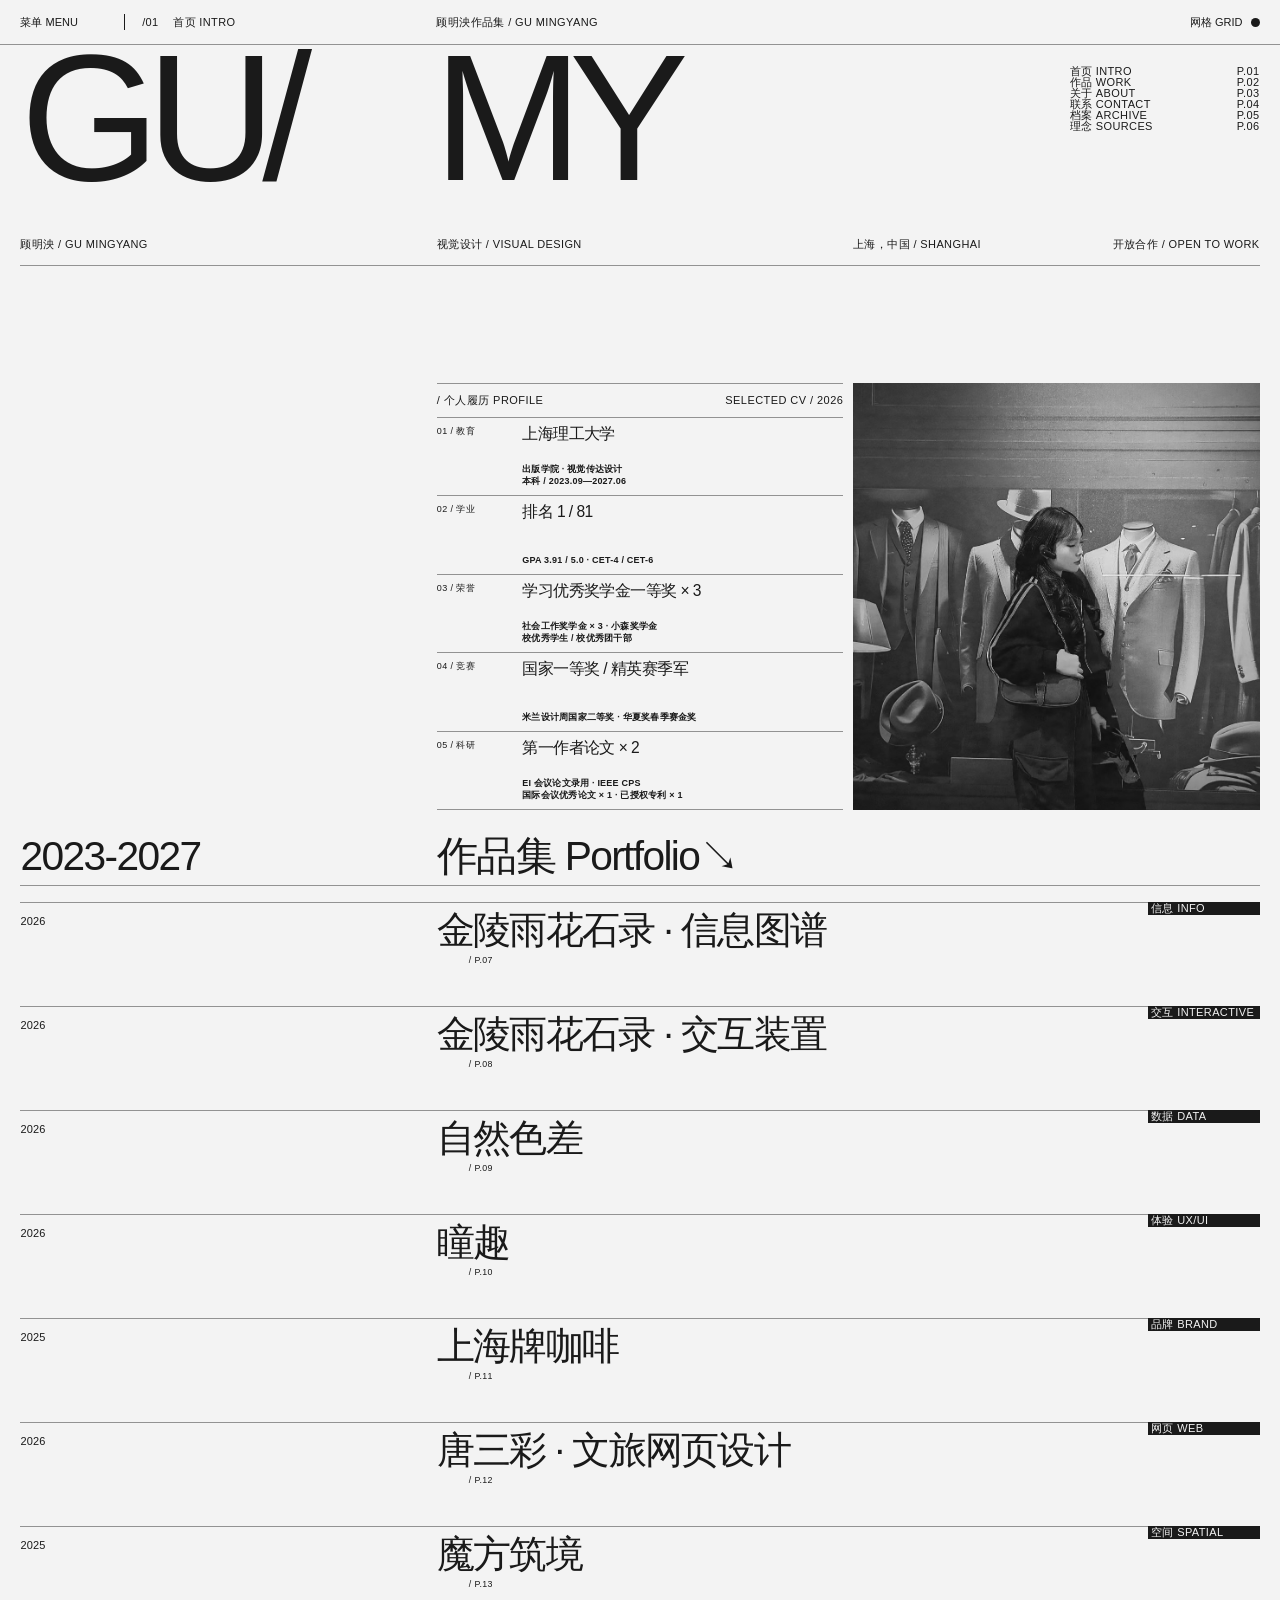
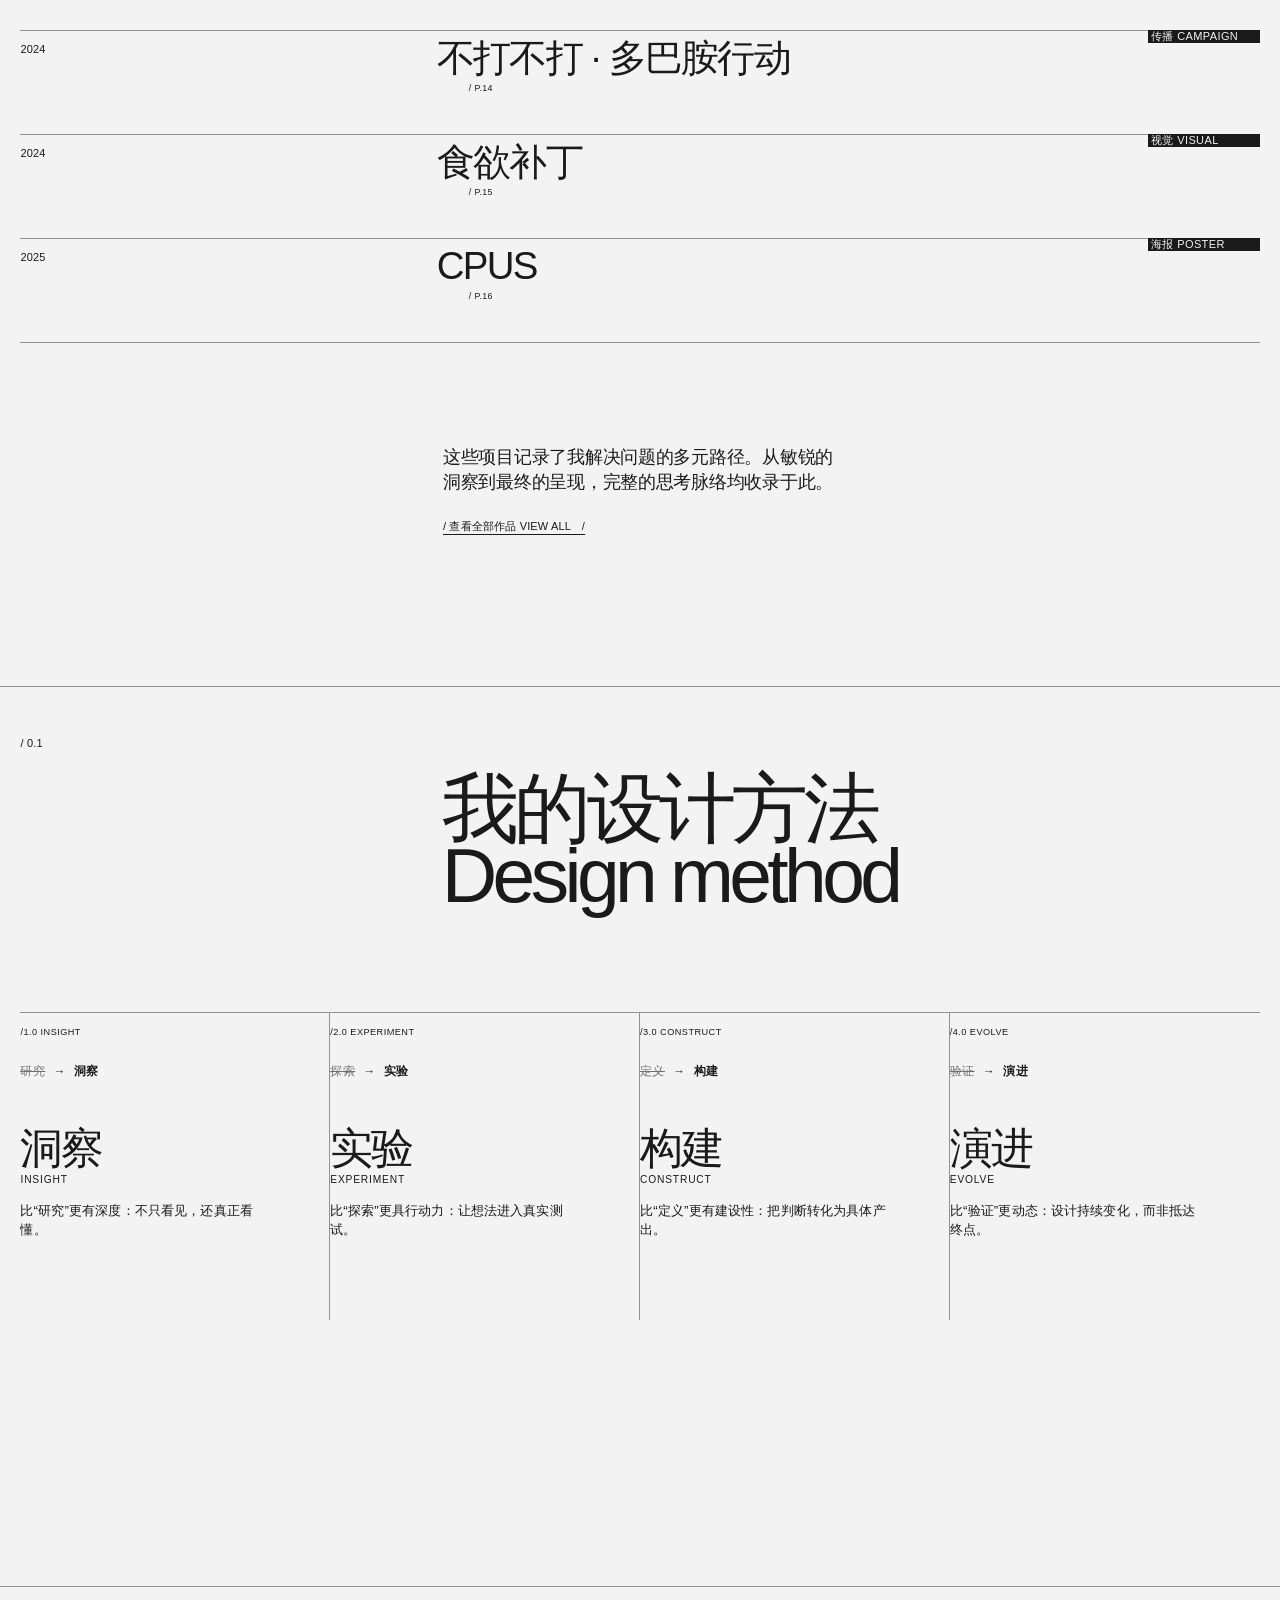
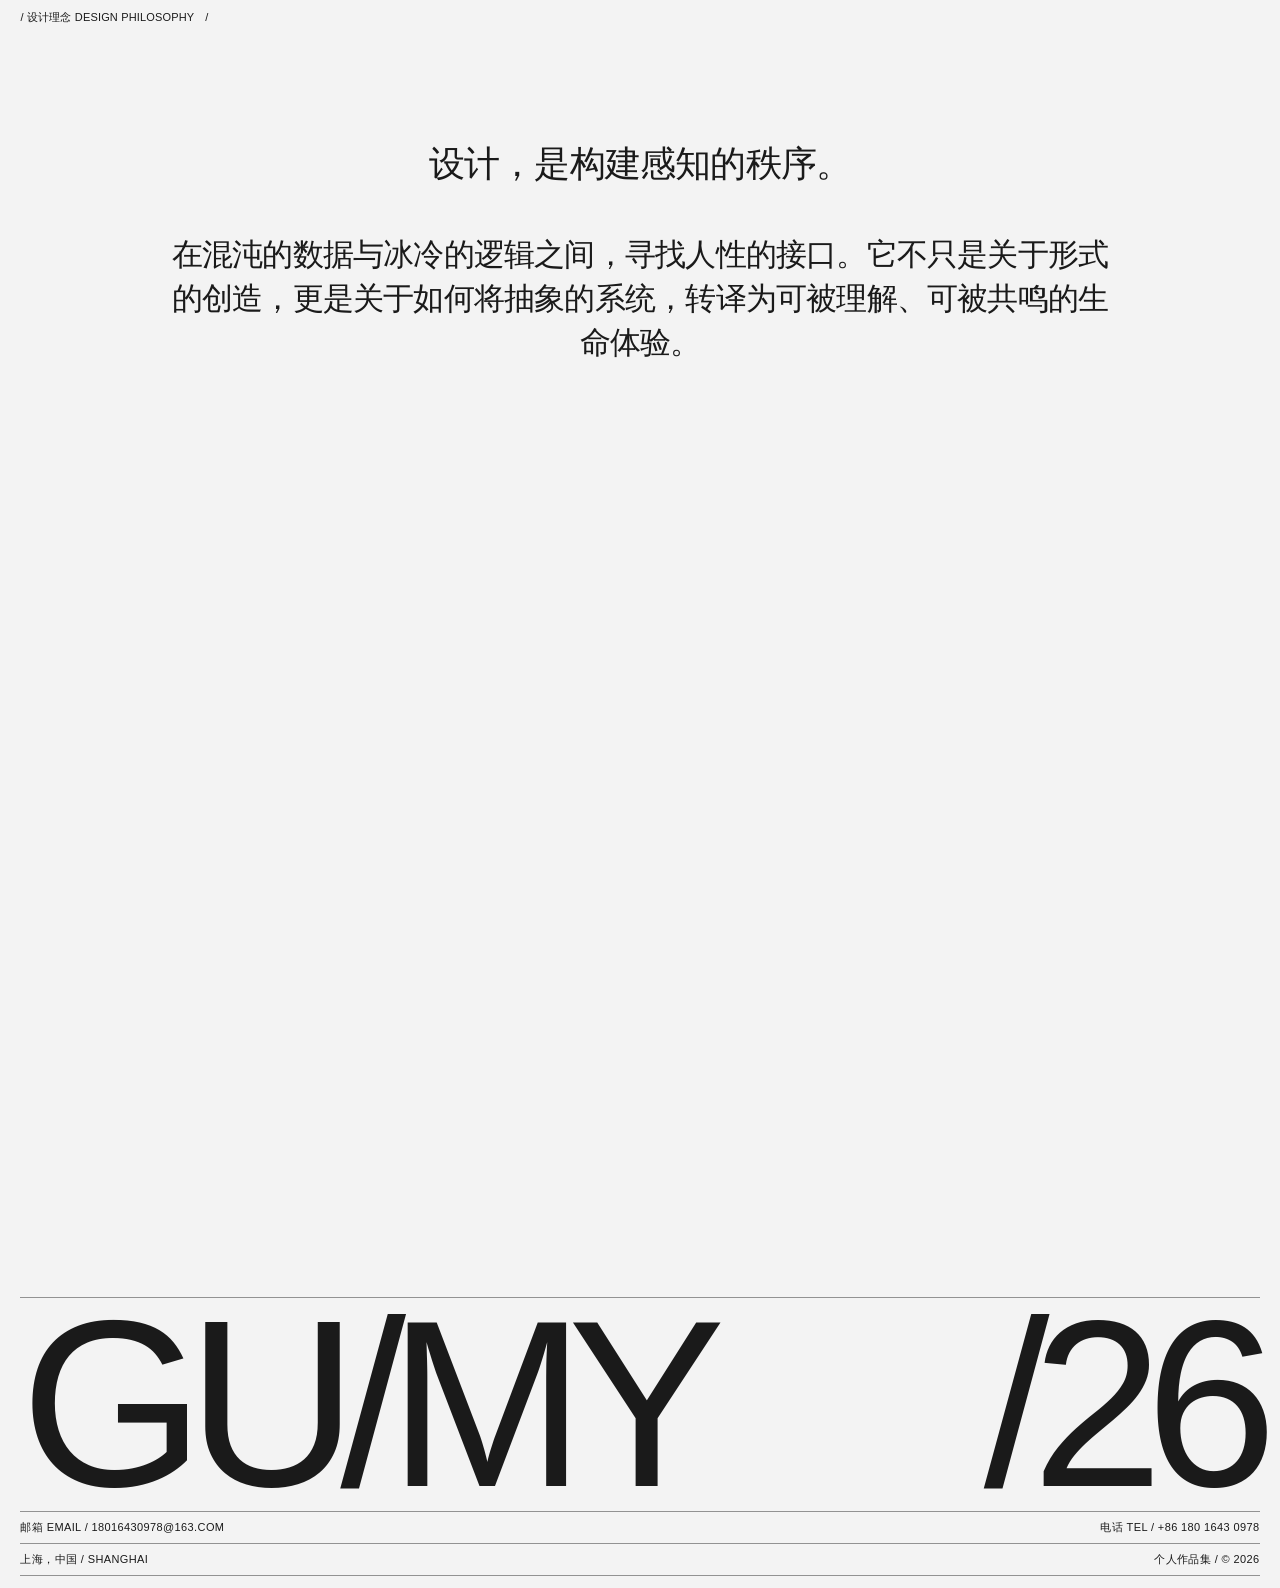
==== index.html @ dac8054a "Deploy Gu Mingyang portfolio" ====
<!doctype html>
<html lang="zh-CN">
  <head>
    <meta charset="UTF-8" />
    <meta name="viewport" content="width=device-width, initial-scale=1.0" />
    <meta name="description" content="顾明泱视觉传达设计作品集，信息设计、交互体验、品牌与视觉系统。" />
    <meta name="theme-color" content="#f3f3f3" />
    <title>顾明泱作品集 — GU/MY Portfolio</title>
    <link rel="stylesheet" href="intro.css" />
  </head>
  <body>
    <a class="skip-link" href="#portfolio">跳至项目列表</a>

    <div class="loader" aria-hidden="true"><span>100</span><i>/</i></div>

    <header class="site-header">
      <button class="menu-trigger" type="button" aria-expanded="false" aria-controls="menu-panel">菜单 MENU</button>
      <div class="page-code"><i></i><span>/01</span><b>首页 INTRO</b></div>
      <a class="site-id" href="#top">顾明泱作品集 / GU MINGYANG</a>
      <button class="grid-trigger" type="button" aria-pressed="false"><span>网格 GRID</span><i></i></button>
    </header>

    <aside class="menu-panel" id="menu-panel" aria-hidden="true">
      <h2>索引<br />Index</h2>
      <nav>
        <a href="#top"><small>01/</small><strong>首页 Intro</strong><span>身份封面 / 精选项目 / 设计方法 /</span></a>
        <a href="#portfolio"><small>02/</small><strong>作品 Work</strong><span>信息设计 / 交互体验 / 品牌系统 / 空间与视觉实验 /</span></a>
        <a href="#about"><small>03/</small><strong>关于 About</strong><span>上海理工大学 / 视觉传达设计 / 研究方向 /</span></a>
        <a href="#contact"><small>04/</small><strong>联系 Contact</strong><span>邮箱 / 电话 / 项目合作 /</span></a>
        <a href="archive.html"><small>05/</small><strong>档案 Archive</strong><span>十个精选项目 / 完整过程展板 /</span></a>
        <a href="#sources"><small>06/</small><strong>理念 Sources</strong><span>作品集 PDF / 项目展板 / 个人材料 /</span></a>
      </nav>
      <p class="latest-label">/ 最新项目 LATEST</p>
      <a class="latest-window" href="#portfolio"><span>精选作品 / 2024—2026</span><b>GU/MY</b></a>
    </aside>

    <main id="top">
      <section class="intro-hero" aria-labelledby="portfolio-title">
        <div class="hero-index" aria-label="页面索引">
          <a href="#top"><span>首页 INTRO</span><b>P.01</b></a>
          <a href="#portfolio"><span>作品 WORK</span><b>P.02</b></a>
          <a href="#about"><span>关于 ABOUT</span><b>P.03</b></a>
          <a href="#contact"><span>联系 CONTACT</span><b>P.04</b></a>
          <a href="archive.html"><span>档案 ARCHIVE</span><b>P.05</b></a>
          <a href="#sources"><span>理念 SOURCES</span><b>P.06</b></a>
        </div>

        <div class="identity-display" aria-label="GU MY">
          <span>GU/</span><span>MY</span>
        </div>

        <div class="identity-meta">
          <span>顾明泱 / GU MINGYANG</span>
          <span>视觉设计 / VISUAL DESIGN</span>
          <span>上海，中国 / SHANGHAI</span>
          <span>开放合作 / OPEN TO WORK</span>
        </div>

        <section class="resume-summary" aria-label="个人履历重点">
          <div class="resume-heading"><span>/ 个人履历 PROFILE</span><b>SELECTED CV / 2026</b></div>
          <dl>
            <div><dt>01 / 教育</dt><dd><b>上海理工大学</b><span>出版学院 · 视觉传达设计<br />本科 / 2023.09—2027.06</span></dd></div>
            <div><dt>02 / 学业</dt><dd><b>排名 1 / 81</b><span>GPA 3.91 / 5.0 · CET-4 / CET-6</span></dd></div>
            <div><dt>03 / 荣誉</dt><dd><b>学习优秀奖学金一等奖 × 3</b><span>社会工作奖学金 × 3 · 小森奖学金<br />校优秀学生 / 校优秀团干部</span></dd></div>
            <div><dt>04 / 竞赛</dt><dd><b>国家一等奖 / 精英赛季军</b><span>米兰设计周国家二等奖 · 华夏奖春季赛金奖</span></dd></div>
            <div><dt>05 / 科研</dt><dd><b>第一作者论文 × 2</b><span>EI 会议论文录用 · IEEE CPS<br />国际会议优秀论文 × 1 · 已授权专利 × 1</span></dd></div>
          </dl>
        </section>

        <figure class="portrait-feature">
          <img src="assets/profile-street.jpg" alt="顾明泱黑白个人照片" loading="eager" />
        </figure>

        <div class="hero-bottom">
          <h1>2023-2027</h1>
          <h2 id="portfolio-title">作品集 Portfolio↘</h2>
        </div>
      </section>

      <section class="portfolio-index" id="portfolio" aria-label="项目索引">
        <div class="project-list">
          <a class="project-row" href="project.html?id=yuhuashi-info">
            <time>2026</time><div><h3>金陵雨花石录 · 信息图谱</h3><small>/ P.07</small></div><span>信息 INFO</span><i class="hover-window" aria-hidden="true"><img src="assets/covers/yuhuashi-info.jpg" alt="" loading="lazy" /><em>01 / SELECTED</em></i>
          </a>
          <a class="project-row" href="project.html?id=yuhuashi-installation">
            <time>2026</time><div><h3>金陵雨花石录 · 交互装置</h3><small>/ P.08</small></div><span>交互 INTERACTIVE</span><i class="hover-window" aria-hidden="true"><img src="assets/covers/yuhuashi-installation.jpg" alt="" loading="lazy" /><em>02 / SELECTED</em></i>
          </a>
          <a class="project-row" href="project.html?id=nature">
            <time>2026</time><div><h3>自然色差</h3><small>/ P.09</small></div><span>数据 DATA</span><i class="hover-window" aria-hidden="true"><img src="assets/covers/nature.jpg" alt="" loading="lazy" /><em>03 / SELECTED</em></i>
          </a>
          <a class="project-row" href="project.html?id=tongqu">
            <time>2026</time><div><h3>瞳趣</h3><small>/ P.10</small></div><span>体验 UX/UI</span><i class="hover-window" aria-hidden="true"><img src="assets/covers/tongqu.jpg" alt="" loading="lazy" /><em>04 / SELECTED</em></i>
          </a>
          <a class="project-row" href="project.html?id=coffee">
            <time>2025</time><div><h3>上海牌咖啡</h3><small>/ P.11</small></div><span>品牌 BRAND</span><i class="hover-window" aria-hidden="true"><img src="assets/covers/coffee.jpg" alt="" loading="lazy" /><em>05 / SELECTED</em></i>
          </a>
          <a class="project-row" href="project.html?id=tangsancai">
            <time>2026</time><div><h3>唐三彩 · 文旅网页设计</h3><small>/ P.12</small></div><span>网页 WEB</span><i class="hover-window" aria-hidden="true"><img src="assets/covers/tangsancai.jpg" alt="" loading="lazy" /><em>06 / SELECTED</em></i>
          </a>
          <a class="project-row" href="project.html?id=space">
            <time>2025</time><div><h3>魔方筑境</h3><small>/ P.13</small></div><span>空间 SPATIAL</span><i class="hover-window" aria-hidden="true"><img src="assets/covers/space.jpg" alt="" loading="lazy" /><em>07 / SELECTED</em></i>
          </a>
          <a class="project-row" href="project.html?id=dopamine">
            <time>2024</time><div><h3>不打不打 · 多巴胺行动</h3><small>/ P.14</small></div><span>传播 CAMPAIGN</span><i class="hover-window" aria-hidden="true"><img src="assets/covers/dopamine.jpg" alt="" loading="lazy" /><em>08 / SELECTED</em></i>
          </a>
          <a class="project-row" href="project.html?id=appetite">
            <time>2024</time><div><h3>食欲补丁</h3><small>/ P.15</small></div><span>视觉 VISUAL</span><i class="hover-window" aria-hidden="true"><img src="assets/covers/appetite.jpg" alt="" loading="lazy" /><em>09 / SELECTED</em></i>
          </a>
          <a class="project-row" href="project.html?id=cpus">
            <time>2025</time><div><h3>CPUS</h3><small>/ P.16</small></div><span>海报 POSTER</span><i class="hover-window" aria-hidden="true"><img src="assets/covers/cpus.jpg" alt="" loading="lazy" /><em>10 / SELECTED</em></i>
          </a>
        </div>

        <div class="work-note">
          <p>这些项目记录了我解决问题的多元路径。从敏锐的洞察到最终的呈现，完整的思考脉络均收录于此。</p>
          <a href="archive.html">/ 查看全部作品 VIEW ALL　/</a>
        </div>
      </section>

      <section class="process" id="about">
        <div class="section-number">/ 0.1</div>
        <h2>我的设计方法<br />Design method</h2>
        <div class="process-grid">
          <article><small>/1.0 INSIGHT</small><p class="method-shift"><b>研究</b><i>→</i><strong>洞察</strong></p><h3>洞察<em>Insight</em></h3><p>比“研究”更有深度：不只看见，还真正看懂。</p></article>
          <article><small>/2.0 EXPERIMENT</small><p class="method-shift"><b>探索</b><i>→</i><strong>实验</strong></p><h3>实验<em>Experiment</em></h3><p>比“探索”更具行动力：让想法进入真实测试。</p></article>
          <article><small>/3.0 CONSTRUCT</small><p class="method-shift"><b>定义</b><i>→</i><strong>构建</strong></p><h3>构建<em>Construct</em></h3><p>比“定义”更有建设性：把判断转化为具体产出。</p></article>
          <article><small>/4.0 EVOLVE</small><p class="method-shift"><b>验证</b><i>→</i><strong>演进</strong></p><h3>演进<em>Evolve</em></h3><p>比“验证”更动态：设计持续变化，而非抵达终点。</p></article>
        </div>
      </section>

      <section class="sources" id="sources">
        <span>/ 设计理念 DESIGN PHILOSOPHY　/</span>
        <p><strong>设计，是构建感知的秩序。</strong><span>在混沌的数据与冰冷的逻辑之间，寻找人性的接口。它不只是关于形式的创造，更是关于如何将抽象的系统，转译为可被理解、可被共鸣的生命体验。</span></p>
      </section>

      <footer id="contact">
        <div class="footer-lockup"><span>GU/MY</span><b>/26</b></div>
        <div class="footer-links">
          <a href="mailto:18016430978@163.com">邮箱 EMAIL / 18016430978@163.COM</a>
          <a href="tel:+8618016430978">电话 TEL / +86 180 1643 0978</a>
          <span>上海，中国 / SHANGHAI</span><span>个人作品集 / © 2026</span>
        </div>
      </footer>
    </main>

    <div class="grid-overlay" aria-hidden="true"><div><i></i><i></i><i></i><i></i><i></i><i></i><i></i><i></i><i></i><i></i><i></i><i></i></div></div>
    <script src="intro.js"></script>
  </body>
</html>
---- intro.css ----
:root {
  --paper: #f3f3f3;
  --ink: #1a1a1a;
  --line: #929292;
  --pad: clamp(14px, 1.6vw, 33px);
  --drawer-width: 26.1vw;
  --sans: "PP Neue Montreal", "Helvetica Neue", Helvetica, Arial, "PingFang SC", "Microsoft YaHei", sans-serif;
}

* { box-sizing: border-box; }
html { scroll-behavior: smooth; }
body { margin: 0; overflow-x: hidden; background: var(--paper); color: var(--ink); font-family: var(--sans); font-size: clamp(11px, .69vw, 14px); line-height: 1; letter-spacing: .015em; }
button, a { color: inherit; font: inherit; }
button { padding: 0; border: 0; background: none; cursor: pointer; }
a { text-decoration: none; }
button:focus-visible, a:focus-visible { outline: 1px dashed var(--ink); outline-offset: 4px; }

.skip-link { position: fixed; z-index: 1000; top: -60px; left: var(--pad); padding: 8px 10px; background: var(--ink); color: var(--paper); }
.skip-link:focus { top: 52px; }

.loader {
  position: fixed; z-index: 999; inset: 0; display: flex; align-items: center; justify-content: space-between;
  padding: 0 2vw; overflow: hidden; background: var(--ink); color: var(--paper);
  font-size: 30vw; font-weight: 500; letter-spacing: -.08em;
  transition: transform .8s cubic-bezier(.77,0,.18,1), visibility .8s;
}
.loader i { font-style: normal; }
.loader.is-gone { transform: translateY(-100%); visibility: hidden; }

.site-header {
  position: fixed; z-index: 120; top: 0; right: 0; left: 0; height: 45px; padding: 0 var(--pad);
  display: grid; grid-template-columns: 8.1vw 24.4vw 1fr auto; align-items: center;
  border-bottom: 1px solid var(--line); background: rgba(243,243,243,.94); backdrop-filter: blur(8px);
  text-transform: uppercase; letter-spacing: .035em; transition: transform .55s cubic-bezier(.77,0,.18,1);
}
.menu-trigger { justify-self: start; text-transform: uppercase; }
.page-code { display: grid; grid-template-columns: 18px 31px 1fr; align-items: center; }
.page-code i { width: 1px; height: 16px; background: var(--ink); }
.page-code b { font-weight: 400; }
.site-id { justify-self: start; }
.grid-trigger { display: flex; align-items: center; gap: 8px; text-transform: uppercase; }
.grid-trigger i { width: 9px; height: 9px; border-radius: 50%; background: var(--ink); }

.menu-panel {
  position: fixed; z-index: 150; inset: 0 auto 0 0; width: var(--drawer-width); padding: 24px var(--pad) 44px;
  overflow-y: auto; border-right: 6px solid var(--ink); background: var(--paper);
  transform: translateX(-101%); transition: transform .55s cubic-bezier(.77,0,.18,1);
}
.menu-panel.is-open { transform: none; }
.menu-panel h2 { margin: 0 0 6.2vw; font-size: 3.75vw; font-weight: 500; line-height: .85; letter-spacing: -.055em; }
.menu-panel nav { margin-left: 2.55vw; }
.menu-panel nav a { display: grid; grid-template-columns: 2.45vw 1fr; min-height: 7.2vw; align-content: start; }
.menu-panel nav a:nth-child(2) { min-height: 8.6vw; }
.menu-panel nav small { font-size: .69vw; }
.menu-panel nav strong { font-size: 2vw; font-weight: 500; line-height: .86; letter-spacing: -.05em; }
.menu-panel nav span { grid-column: 1 / -1; width: calc(100% + 2.55vw); margin: 1vw 0 0 -2.55vw; text-align: center; font-weight: 600; line-height: .96; letter-spacing: .02em; }
.menu-panel nav a:hover strong { text-decoration: underline; text-decoration-thickness: 1px; text-underline-offset: 3px; }
.latest-label { margin: 1.8vw 0 1.8vw 2.55vw; text-transform: uppercase; }
.latest-window { height: 17vw; display: flex; flex-direction: column; justify-content: space-between; padding: 18px; border-radius: 15px; background: var(--ink); color: var(--paper); text-transform: uppercase; }
.latest-window b { align-self: flex-end; font-size: 3vw; font-weight: 500; }

main { transition: transform .55s cubic-bezier(.77,0,.18,1); }
body.menu-open main, body.menu-open .site-header { transform: translateX(var(--drawer-width)); }

.intro-hero { position: relative; min-height: calc(100vh - 14px); padding: 45px var(--pad) 0; }
.hero-index { position: absolute; z-index: 2; top: 66px; right: var(--pad); display: grid; min-width: 190px; text-transform: uppercase; letter-spacing: .035em; }
.hero-index a { display: grid; grid-template-columns: 1fr auto; column-gap: 22px; }
.hero-index a:hover span, .hero-index a:focus-visible span { text-decoration: underline; text-decoration-thickness: 1px; text-underline-offset: 2px; }
.hero-index b { font-weight: 400; }

.identity-display { display: grid; grid-template-columns: repeat(3, 1fr); font-size: 14vw; font-weight: 500; line-height: .82; letter-spacing: -.075em; white-space: nowrap; }
.identity-display span:first-child { grid-column: 1; }
.identity-display span:last-child { grid-column: 2; }

.identity-meta { position: absolute; top: 26.55vh; right: var(--pad); left: var(--pad); height: 27px; border-bottom: 1px solid var(--line); text-transform: uppercase; letter-spacing: .035em; }
.identity-meta span { position: absolute; }
.identity-meta span:nth-child(1) { left: 0; }
.identity-meta span:nth-child(2) { left: calc(34.13vw - var(--pad)); }
.identity-meta span:nth-child(3) { left: calc(66.65vw - var(--pad)); }
.identity-meta span:nth-child(4) { right: 0; }

.resume-summary { position: absolute; top: 42.5vh; bottom: 76px; left: 34.13vw; width: 31.75vw; display: flex; flex-direction: column; border-top: 1px solid var(--line); }
.resume-heading { min-height: 34px; display: flex; align-items: center; justify-content: space-between; border-bottom: 1px solid var(--line); text-transform: uppercase; letter-spacing: .04em; }
.resume-heading b { font-weight: 400; }
.resume-summary dl { flex: 1; min-height: 0; margin: 0; display: grid; grid-template-rows: repeat(5, minmax(0, 1fr)); }
.resume-summary dl > div { display: grid; grid-template-columns: 21% 1fr; border-bottom: 1px solid var(--line); }
.resume-summary dt { padding-top: 9px; font-size: clamp(9px, .61vw, 12px); text-transform: uppercase; letter-spacing: .04em; }
.resume-summary dd { min-width: 0; margin: 0; padding: 9px 0 7px; display: flex; flex-direction: column; justify-content: space-between; }
.resume-summary dd b { font-size: clamp(15px, 1.22vw, 25px); font-weight: 400; line-height: .94; letter-spacing: -.035em; }
.resume-summary dd span { font-size: clamp(9px, .62vw, 12px); font-weight: 600; line-height: 1.4; letter-spacing: .025em; }
.portrait-feature { position: absolute; top: 42.5vh; right: var(--pad); bottom: 76px; left: 66.65vw; margin: 0; overflow: hidden; background: #d2d2d2; }
.portrait-feature img { display: block; width: 100%; height: 100%; object-fit: cover; object-position: center 48%; }

.hero-bottom { position: absolute; right: var(--pad); bottom: 0; left: var(--pad); height: 64px; border-bottom: 1px solid var(--line); }
.hero-bottom h1, .hero-bottom h2 { position: absolute; bottom: 10px; margin: 0; font-size: 3.18vw; font-weight: 400; line-height: .94; letter-spacing: -.04em; }
.hero-bottom h1 { left: 0; }
.hero-bottom h2 { left: calc(34.13vw - var(--pad)); }

.portfolio-index { position: relative; padding: 16px var(--pad) 12vw; }
.current-window { width: 15.5vw; height: 11.9vw; overflow: hidden; border-radius: .75vw; background: linear-gradient(100deg, #b9b9b7, #d8d8d5 52%, #bcbcb9); }
.current-window i { position: absolute; width: 5.4vw; height: 7.5vw; top: 3vw; left: 5.05vw; border: 1px solid rgba(26,26,26,.35); }
.current-label { width: 15.5vw; margin: 0 0 15px; font-size: .78vw; font-weight: 600; line-height: 15px; letter-spacing: .035em; }
.project-list { border-top: 1px solid var(--line); }
.project-row { position: relative; height: 6.75vw; min-height: 104px; display: grid; grid-template-columns: 33.6% 1fr 9%; align-items: start; border-bottom: 1px solid var(--line); }
.project-row time { padding-top: 1vw; }
.project-row > div { padding-top: .7vw; }
.project-row h3 { margin: 0; font-size: 3vw; font-weight: 400; line-height: .94; letter-spacing: -.045em; white-space: nowrap; }
.project-row small { display: block; margin: .65vw 0 0 2.5vw; font-size: .69vw; letter-spacing: .04em; }
.project-row > span { justify-self: stretch; align-self: start; margin-top: -1px; padding: 1px 3px; background: var(--ink); color: var(--paper); text-transform: uppercase; letter-spacing: .035em; }
.project-row:hover { border-bottom-color: var(--ink); }

.hover-window {
  position: absolute; z-index: 96; top: 0; right: 16.8%; width: 15.5vw; height: 23.25vw;
  display: block; padding: 0;
  overflow: hidden; border-radius: .75vw; background: #090909; color: var(--paper); pointer-events: none;
  opacity: 0; transform: translateY(-25%) scale(.96); transform-origin: 50% 50%;
  transition: opacity .16s ease, transform .42s cubic-bezier(.77,0,.18,1);
}
.hover-window img { width: 100%; height: 100%; object-fit: cover; }
.hover-window em { position: absolute; z-index: 1; right: .75vw; bottom: .65vw; padding: 4px 6px; background: var(--ink); color: var(--paper); font-style: normal; font-weight: 400; letter-spacing: .04em; }
.project-row:hover .hover-window, .project-row:focus-visible .hover-window { opacity: 1; transform: translateY(-25%) scale(1); }

.work-note { display: grid; grid-template-columns: 34.1% 31.8% 1fr; padding-top: 8vw; }
.work-note p { grid-column: 2; margin: 0; font-size: 1.4vw; line-height: 1.4; letter-spacing: -.015em; }
.work-note a { grid-column: 2; margin-top: 2vw; text-transform: uppercase; text-decoration: underline; text-underline-offset: 4px; }

.process { min-height: 100vh; padding: 4vw var(--pad) 10vw; border-top: 1px solid var(--line); }
.section-number { margin-bottom: 2vw; }
.process > h2 { margin: 0 0 8vw 34%; font-size: 6vw; font-weight: 400; line-height: .88; letter-spacing: -.06em; }
.process-grid { display: grid; grid-template-columns: repeat(4, 1fr); border-top: 1px solid var(--line); }
.process-grid article { position: relative; min-height: 24vw; padding: 1vw 1.2vw 2vw 0; border-right: 1px solid var(--line); }
.process-grid article:last-child { border-right: 0; }
.process-grid article > small { letter-spacing: .05em; }
.process-grid .method-shift { width: 100%; margin: 2.3vw 0 0; display: flex; align-items: baseline; gap: .65vw; font-size: .9vw; letter-spacing: .04em; }
.process-grid .method-shift b { font-weight: 400; color: #707070; text-decoration: line-through; text-decoration-thickness: 1px; }
.process-grid .method-shift i { font-style: normal; }
.process-grid .method-shift strong { font-weight: 600; }
.process-grid h3 { margin: 4vw 0 1.4vw; font-size: 3.35vw; font-weight: 400; line-height: .9; letter-spacing: -.05em; }
.process-grid h3 em { display: block; margin-top: .55vw; font-size: .8vw; font-style: normal; letter-spacing: .08em; text-transform: uppercase; }
.process-grid article > p:last-child { width: 85%; margin: 0; font-size: 1.05vw; line-height: 1.4; letter-spacing: .01em; }

.sources { min-height: 78vh; padding: 2vw var(--pad); border-top: 1px solid var(--line); }
.sources p { width: min(78%, 1380px); margin: 9vw auto 0; text-align: center; font-size: clamp(24px, 2.45vw, 48px); line-height: 1.4; letter-spacing: -.025em; }
.sources p strong, .sources p span { display: block; }
.sources p strong { font-size: 1.16em; font-weight: 500; }
.sources p span { margin-top: 1.4em; }

footer { min-height: 100vh; padding: 0 var(--pad) 12px; display: flex; flex-direction: column; justify-content: flex-end; }
.footer-lockup { display: flex; justify-content: space-between; align-items: flex-end; border-top: 1px solid var(--line); }
.footer-lockup span, .footer-lockup b { font-size: 18.5vw; font-weight: 500; line-height: .9; letter-spacing: -.075em; }
.footer-links { display: grid; grid-template-columns: repeat(2, 1fr); border-top: 1px solid var(--line); text-transform: uppercase; letter-spacing: .035em; }
.footer-links > * { padding: 10px 0; border-bottom: 1px solid var(--line); }
.footer-links > *:nth-child(even) { text-align: right; }

.grid-overlay { position: fixed; z-index: 260; inset: 0; pointer-events: none; opacity: 0; visibility: hidden; background: repeating-linear-gradient(to bottom, rgba(56,101,255,.32) 0 1px, transparent 1px 14px); transition: opacity .2s, visibility .2s; }
.grid-overlay.is-visible { opacity: 1; visibility: visible; }
.grid-overlay > div { position: absolute; inset: 0 var(--pad); display: grid; grid-template-columns: repeat(12, 1fr); gap: 16px; }
.grid-overlay i { background: rgba(26,26,26,.055); border-right: 1px solid rgba(26,26,26,.08); border-left: 1px solid rgba(26,26,26,.08); }

@media (max-width: 760px) {
  :root { --drawer-width: calc(100vw - 58px); }
  body { font-size: 12px; }
  .site-header { height: 44px; grid-template-columns: 90px 1fr auto; }
  .page-code { grid-template-columns: 13px 31px 1fr; }
  .site-id { display: none; }
  .menu-panel { padding: 18px 14px 40px; }
  .menu-panel h2 { margin-bottom: 68px; font-size: 48px; }
  .menu-panel nav { margin-left: 36px; }
  .menu-panel nav a, .menu-panel nav a:nth-child(2) { grid-template-columns: 35px 1fr; min-height: 126px; }
  .menu-panel nav strong { font-size: 29px; }
  .menu-panel nav small { font-size: 12px; }
  .menu-panel nav span { width: calc(100% + 36px); margin: 18px 0 0 -36px; }
  .latest-label { margin: 10px 0 20px 36px; }
  .latest-window { height: 260px; }

  .intro-hero { min-height: 1510px; padding-top: 44px; }
  .hero-index { display: none; }
  .identity-display { display: block; margin-top: 8px; font-size: 36vw; line-height: .73; }
  .identity-display span { display: block; }
  .identity-display span:last-child { padding-left: 25%; }
  .identity-meta { top: 290px; height: 64px; display: grid; grid-template-columns: 1fr 1fr; gap: 6px; padding: 8px 0; }
  .identity-meta span { position: static; }
  .identity-meta span:nth-child(even) { text-align: right; }
  .resume-summary { top: 390px; right: 14px; bottom: auto; left: 14px; width: auto; height: 590px; }
  .resume-heading { min-height: 38px; }
  .resume-summary dl > div { grid-template-columns: 84px 1fr; }
  .resume-summary dt { padding-top: 9px; font-size: 10px; }
  .resume-summary dd { padding: 9px 0 7px; }
  .resume-summary dd b { font-size: 18px; }
  .resume-summary dd span { font-size: 10px; }
  .portrait-feature { top: 1000px; right: 14px; bottom: auto; left: 14px; height: 390px; }
  .hero-bottom { height: 100px; }
  .hero-bottom h1, .hero-bottom h2 { font-size: 11vw; }
  .hero-bottom h2 { right: 0; left: auto; }

  .portfolio-index { padding-top: 14px; }
  .current-window { width: 48vw; height: 37vw; border-radius: 12px; }
  .current-window i { top: 9vw; left: 17vw; width: 14vw; height: 19vw; }
  .current-label { width: 48vw; margin: 5px 0 18px; font-size: 12px; }
  .project-row { height: 118px; min-height: 118px; grid-template-columns: 1fr auto; }
  .project-row time { padding-top: 7px; }
  .project-row > div { grid-column: 1 / -1; grid-row: 2; padding-top: 0; }
  .project-row h3 { font-size: 30px; overflow: hidden; text-overflow: ellipsis; }
  .project-row small { margin: 8px 0 0 0; }
  .project-row > span { grid-column: 2; grid-row: 1; }
  .hover-window { display: none; }
  .work-note { grid-template-columns: 1fr; padding: 70px 0 100px; }
  .work-note p, .work-note a { grid-column: 1; font-size: 18px; }
  .process > h2 { margin-left: 0; font-size: 16vw; }
  .process-grid { grid-template-columns: 1fr; }
  .process-grid article { min-height: 300px; padding: 18px 0 28px; border-right: 0; border-bottom: 1px solid var(--line); }
  .process-grid .method-shift { margin-top: 34px; gap: 10px; font-size: 13px; }
  .process-grid h3 { margin-top: 54px; font-size: 12vw; }
  .process-grid h3 em { margin-top: 8px; font-size: 11px; }
  .process-grid article > p:last-child { width: 88%; font-size: 17px; line-height: 1.4; }
  .sources { min-height: 92vh; }
  .sources p { width: 100%; margin: 120px auto 0; font-size: 7.2vw; line-height: 1.4; }
  .footer-lockup span, .footer-lockup b { font-size: 31vw; }
  .footer-links { grid-template-columns: 1fr; }
  .footer-links > *:nth-child(even) { text-align: left; }
  .grid-overlay > div { inset: 0 14px; grid-template-columns: repeat(6,1fr); gap: 10px; }
  .grid-overlay i:nth-child(n + 7) { display: none; }
}

@media (prefers-reduced-motion: reduce) {
  *, *::before, *::after { scroll-behavior: auto !important; transition-duration: .01ms !important; animation-duration: .01ms !important; }
}
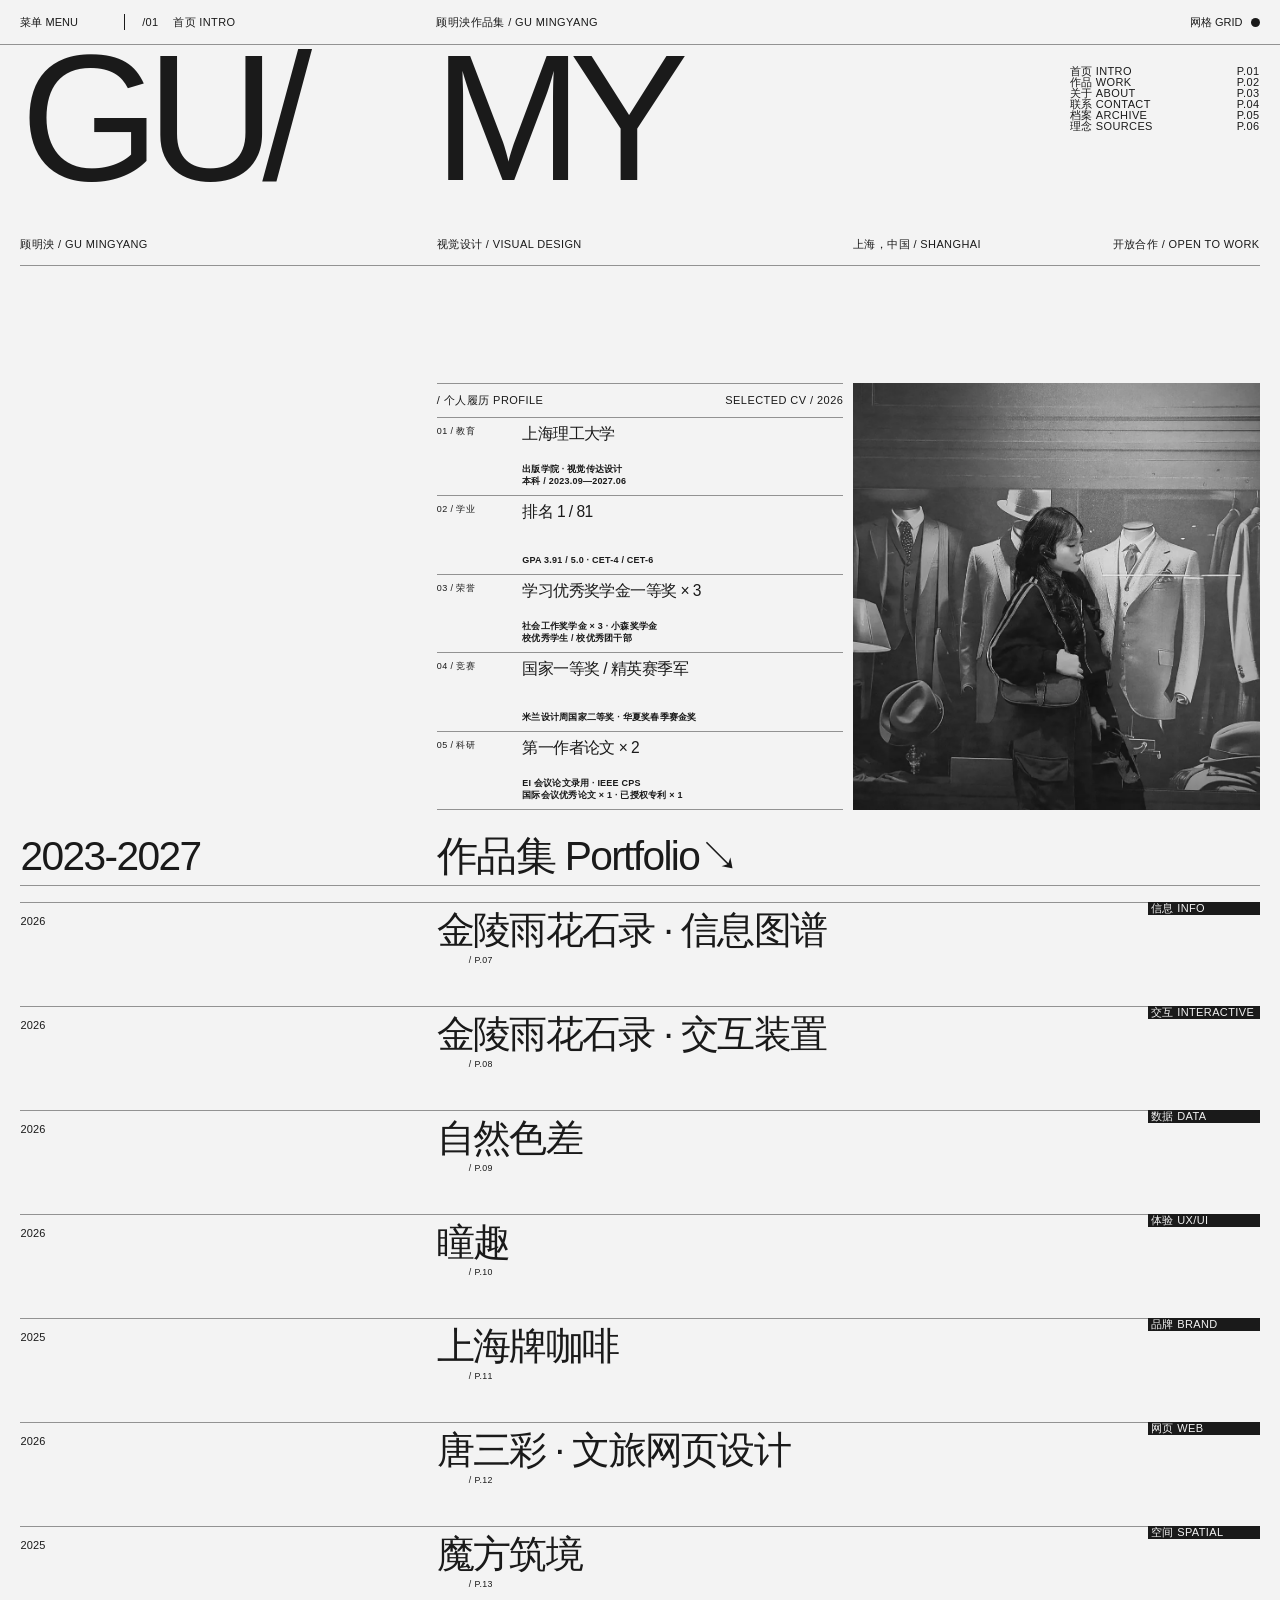
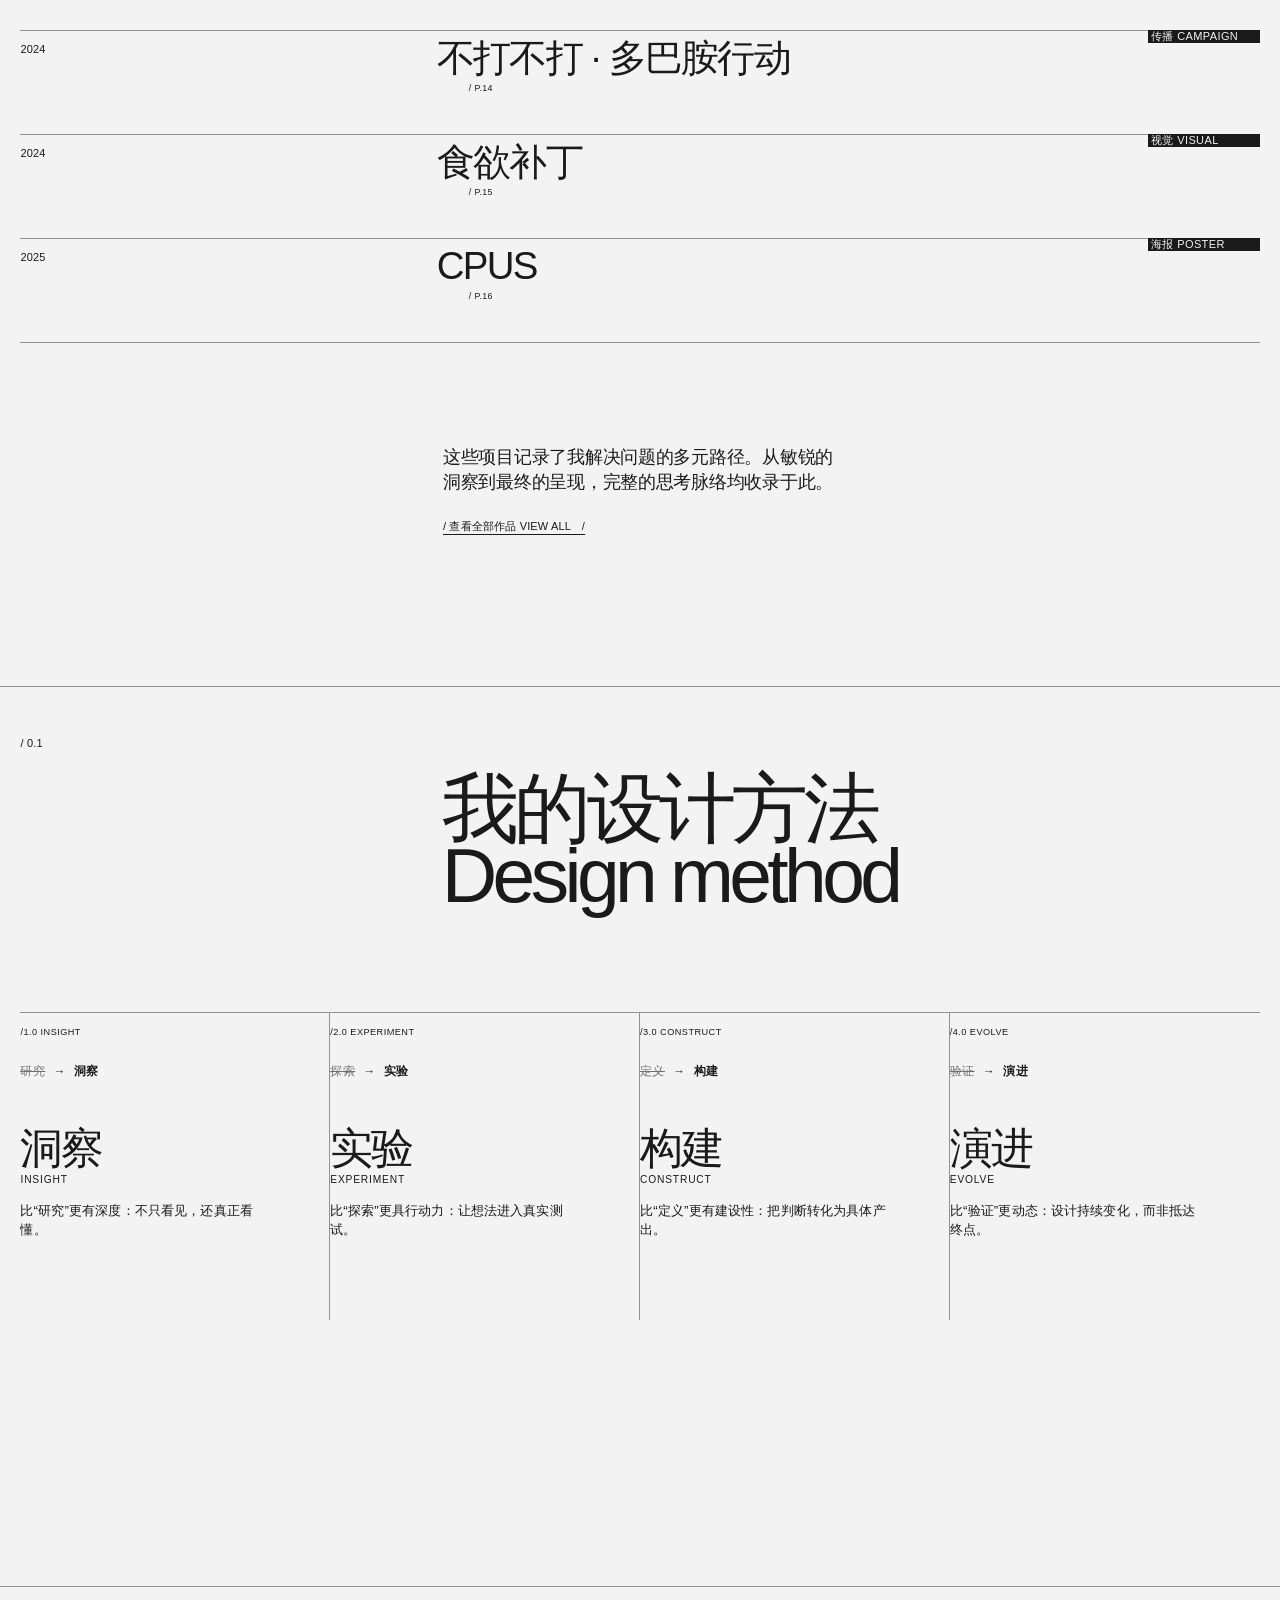
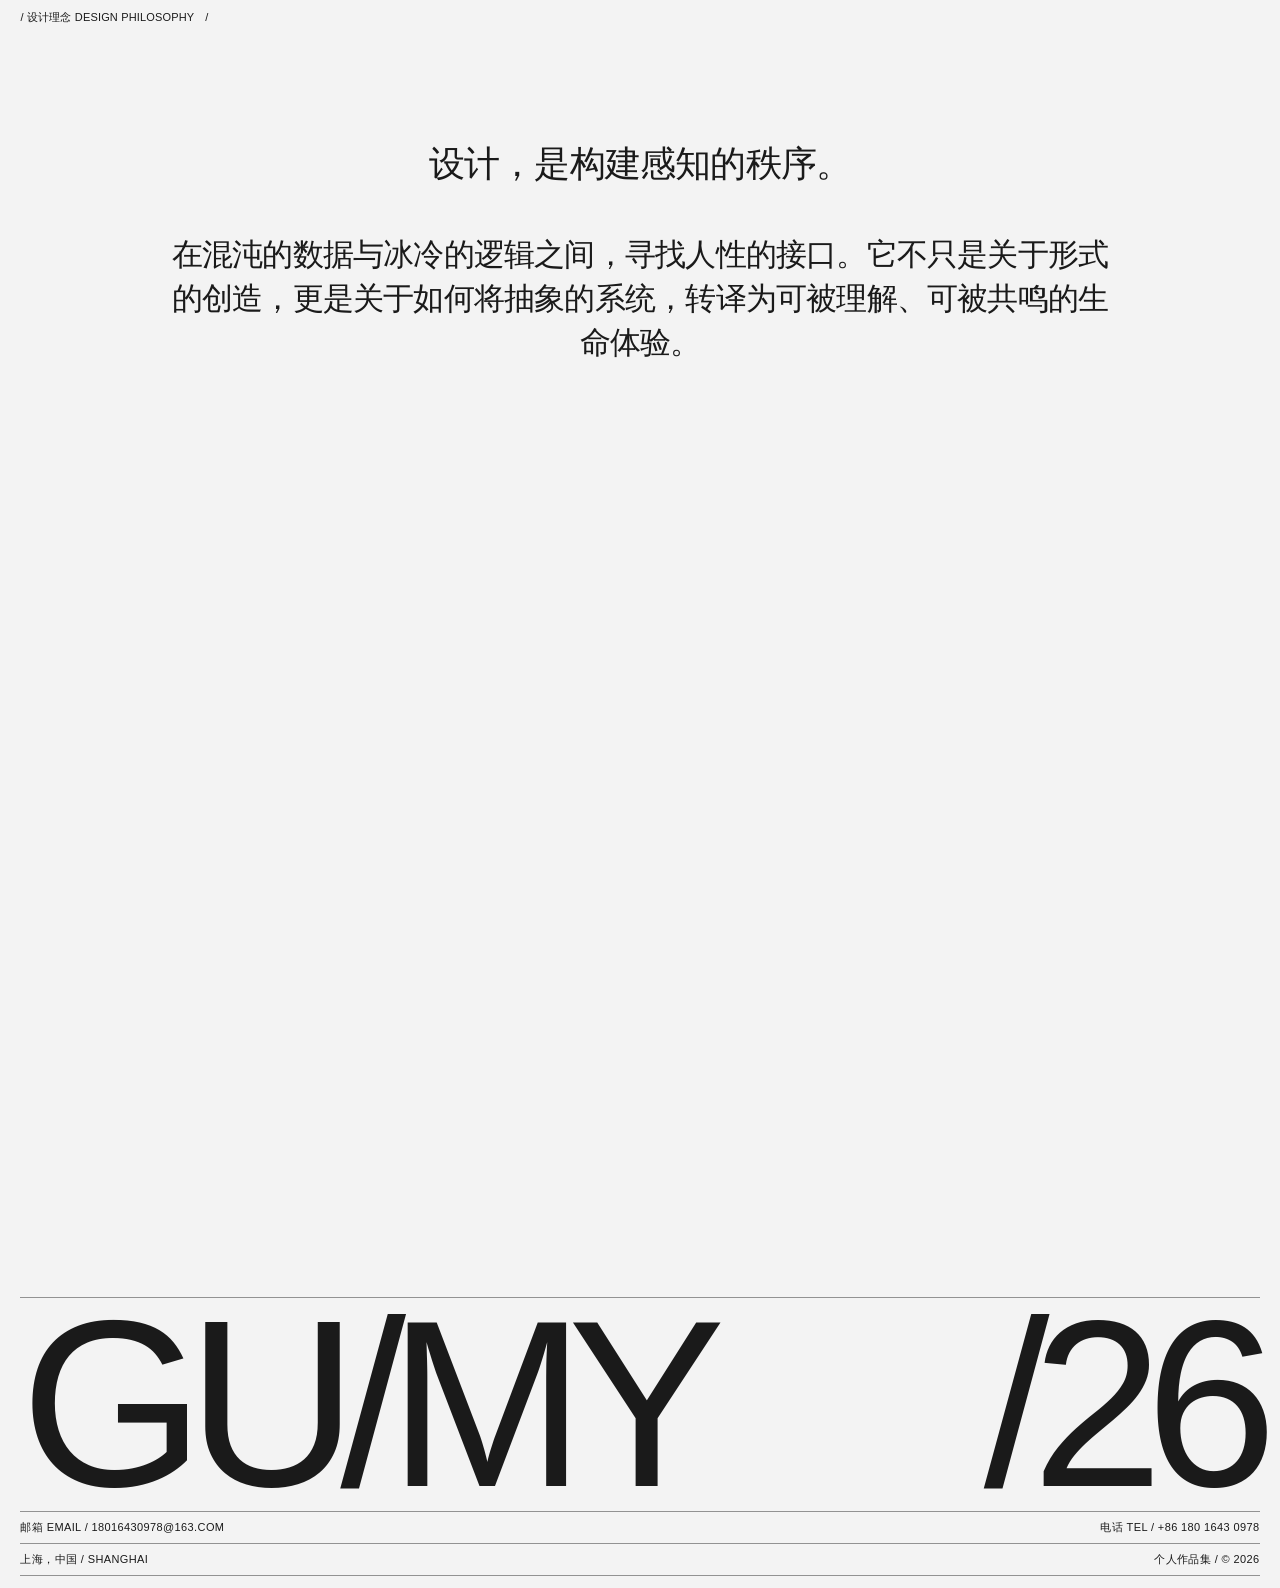
==== commit 13635a68: "Optimize images and media loading for performance" ====
--- a/index.html
+++ b/index.html
@@ -6,6 +6,7 @@
     <meta name="description" content="顾明泱视觉传达设计作品集，信息设计、交互体验、品牌与视觉系统。" />
     <meta name="theme-color" content="#f3f3f3" />
     <title>顾明泱作品集 — GU/MY Portfolio</title>
+    <link rel="icon" href="data:," />
     <link rel="stylesheet" href="intro.css" />
   </head>
   <body>
@@ -68,7 +69,7 @@
         </section>
 
         <figure class="portrait-feature">
-          <img src="assets/profile-street.jpg" alt="顾明泱黑白个人照片" loading="eager" />
+          <img src="assets/profile-street.webp" alt="顾明泱黑白个人照片" loading="eager" />
         </figure>
 
         <div class="hero-bottom">
@@ -80,34 +81,34 @@
       <section class="portfolio-index" id="portfolio" aria-label="项目索引">
         <div class="project-list">
           <a class="project-row" href="project.html?id=yuhuashi-info">
-            <time>2026</time><div><h3>金陵雨花石录 · 信息图谱</h3><small>/ P.07</small></div><span>信息 INFO</span><i class="hover-window" aria-hidden="true"><img src="assets/covers/yuhuashi-info.jpg" alt="" loading="lazy" /><em>01 / SELECTED</em></i>
+            <time>2026</time><div><h3>金陵雨花石录 · 信息图谱</h3><small>/ P.07</small></div><span>信息 INFO</span><i class="hover-window" aria-hidden="true"><img data-src="assets/covers-web/yuhuashi-info.webp" alt="" loading="lazy" /><em>01 / SELECTED</em></i>
           </a>
           <a class="project-row" href="project.html?id=yuhuashi-installation">
-            <time>2026</time><div><h3>金陵雨花石录 · 交互装置</h3><small>/ P.08</small></div><span>交互 INTERACTIVE</span><i class="hover-window" aria-hidden="true"><img src="assets/covers/yuhuashi-installation.jpg" alt="" loading="lazy" /><em>02 / SELECTED</em></i>
+            <time>2026</time><div><h3>金陵雨花石录 · 交互装置</h3><small>/ P.08</small></div><span>交互 INTERACTIVE</span><i class="hover-window" aria-hidden="true"><img data-src="assets/covers-web/yuhuashi-installation.webp" alt="" loading="lazy" /><em>02 / SELECTED</em></i>
           </a>
           <a class="project-row" href="project.html?id=nature">
-            <time>2026</time><div><h3>自然色差</h3><small>/ P.09</small></div><span>数据 DATA</span><i class="hover-window" aria-hidden="true"><img src="assets/covers/nature.jpg" alt="" loading="lazy" /><em>03 / SELECTED</em></i>
+            <time>2026</time><div><h3>自然色差</h3><small>/ P.09</small></div><span>数据 DATA</span><i class="hover-window" aria-hidden="true"><img data-src="assets/covers-web/nature.webp" alt="" loading="lazy" /><em>03 / SELECTED</em></i>
           </a>
           <a class="project-row" href="project.html?id=tongqu">
-            <time>2026</time><div><h3>瞳趣</h3><small>/ P.10</small></div><span>体验 UX/UI</span><i class="hover-window" aria-hidden="true"><img src="assets/covers/tongqu.jpg" alt="" loading="lazy" /><em>04 / SELECTED</em></i>
+            <time>2026</time><div><h3>瞳趣</h3><small>/ P.10</small></div><span>体验 UX/UI</span><i class="hover-window" aria-hidden="true"><img data-src="assets/covers-web/tongqu.webp" alt="" loading="lazy" /><em>04 / SELECTED</em></i>
           </a>
           <a class="project-row" href="project.html?id=coffee">
-            <time>2025</time><div><h3>上海牌咖啡</h3><small>/ P.11</small></div><span>品牌 BRAND</span><i class="hover-window" aria-hidden="true"><img src="assets/covers/coffee.jpg" alt="" loading="lazy" /><em>05 / SELECTED</em></i>
+            <time>2025</time><div><h3>上海牌咖啡</h3><small>/ P.11</small></div><span>品牌 BRAND</span><i class="hover-window" aria-hidden="true"><img data-src="assets/covers-web/coffee.webp" alt="" loading="lazy" /><em>05 / SELECTED</em></i>
           </a>
           <a class="project-row" href="project.html?id=tangsancai">
-            <time>2026</time><div><h3>唐三彩 · 文旅网页设计</h3><small>/ P.12</small></div><span>网页 WEB</span><i class="hover-window" aria-hidden="true"><img src="assets/covers/tangsancai.jpg" alt="" loading="lazy" /><em>06 / SELECTED</em></i>
+            <time>2026</time><div><h3>唐三彩 · 文旅网页设计</h3><small>/ P.12</small></div><span>网页 WEB</span><i class="hover-window" aria-hidden="true"><img data-src="assets/covers-web/tangsancai.webp" alt="" loading="lazy" /><em>06 / SELECTED</em></i>
           </a>
           <a class="project-row" href="project.html?id=space">
-            <time>2025</time><div><h3>魔方筑境</h3><small>/ P.13</small></div><span>空间 SPATIAL</span><i class="hover-window" aria-hidden="true"><img src="assets/covers/space.jpg" alt="" loading="lazy" /><em>07 / SELECTED</em></i>
+            <time>2025</time><div><h3>魔方筑境</h3><small>/ P.13</small></div><span>空间 SPATIAL</span><i class="hover-window" aria-hidden="true"><img data-src="assets/covers-web/space.webp" alt="" loading="lazy" /><em>07 / SELECTED</em></i>
           </a>
           <a class="project-row" href="project.html?id=dopamine">
-            <time>2024</time><div><h3>不打不打 · 多巴胺行动</h3><small>/ P.14</small></div><span>传播 CAMPAIGN</span><i class="hover-window" aria-hidden="true"><img src="assets/covers/dopamine.jpg" alt="" loading="lazy" /><em>08 / SELECTED</em></i>
+            <time>2024</time><div><h3>不打不打 · 多巴胺行动</h3><small>/ P.14</small></div><span>传播 CAMPAIGN</span><i class="hover-window" aria-hidden="true"><img data-src="assets/covers-web/dopamine.webp" alt="" loading="lazy" /><em>08 / SELECTED</em></i>
           </a>
           <a class="project-row" href="project.html?id=appetite">
-            <time>2024</time><div><h3>食欲补丁</h3><small>/ P.15</small></div><span>视觉 VISUAL</span><i class="hover-window" aria-hidden="true"><img src="assets/covers/appetite.jpg" alt="" loading="lazy" /><em>09 / SELECTED</em></i>
+            <time>2024</time><div><h3>食欲补丁</h3><small>/ P.15</small></div><span>视觉 VISUAL</span><i class="hover-window" aria-hidden="true"><img data-src="assets/covers-web/appetite.webp" alt="" loading="lazy" /><em>09 / SELECTED</em></i>
           </a>
           <a class="project-row" href="project.html?id=cpus">
-            <time>2025</time><div><h3>CPUS</h3><small>/ P.16</small></div><span>海报 POSTER</span><i class="hover-window" aria-hidden="true"><img src="assets/covers/cpus.jpg" alt="" loading="lazy" /><em>10 / SELECTED</em></i>
+            <time>2025</time><div><h3>CPUS</h3><small>/ P.16</small></div><span>海报 POSTER</span><i class="hover-window" aria-hidden="true"><img data-src="assets/covers-web/cpus.webp" alt="" loading="lazy" /><em>10 / SELECTED</em></i>
           </a>
         </div>
 
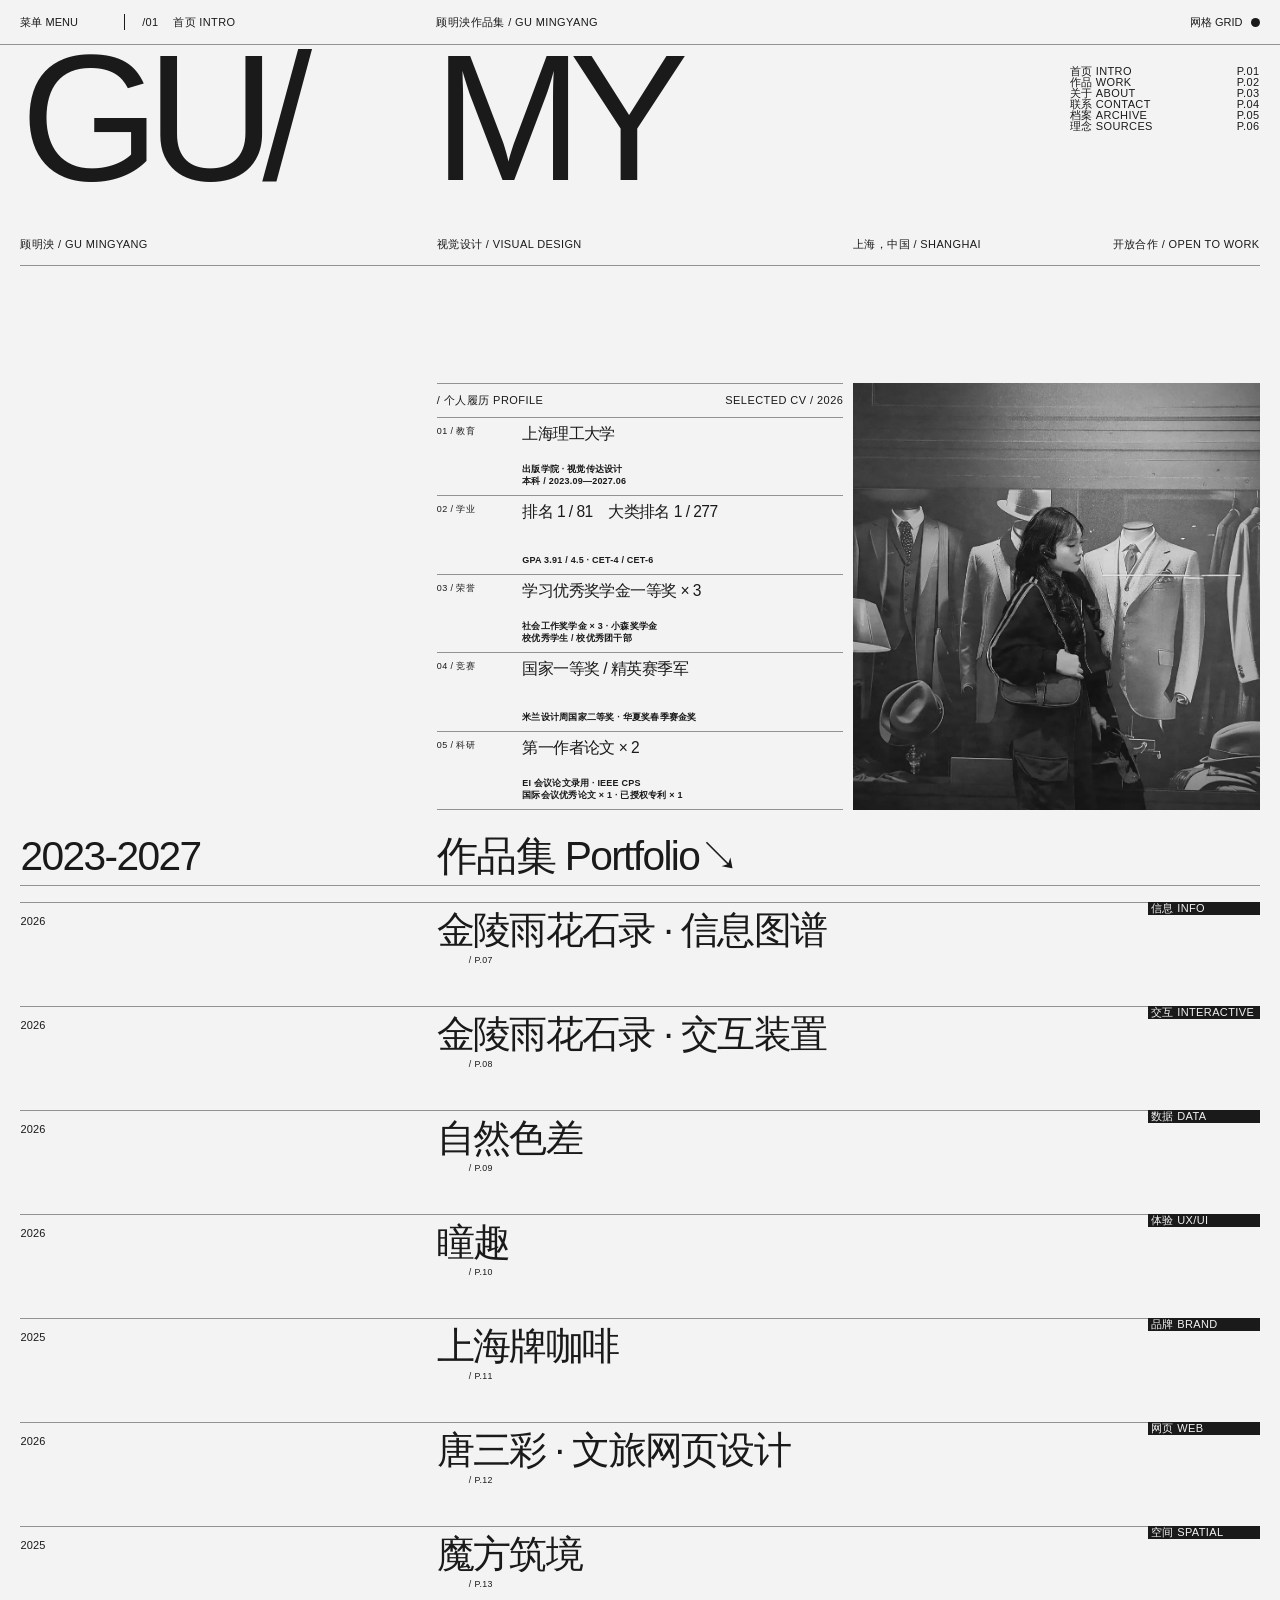
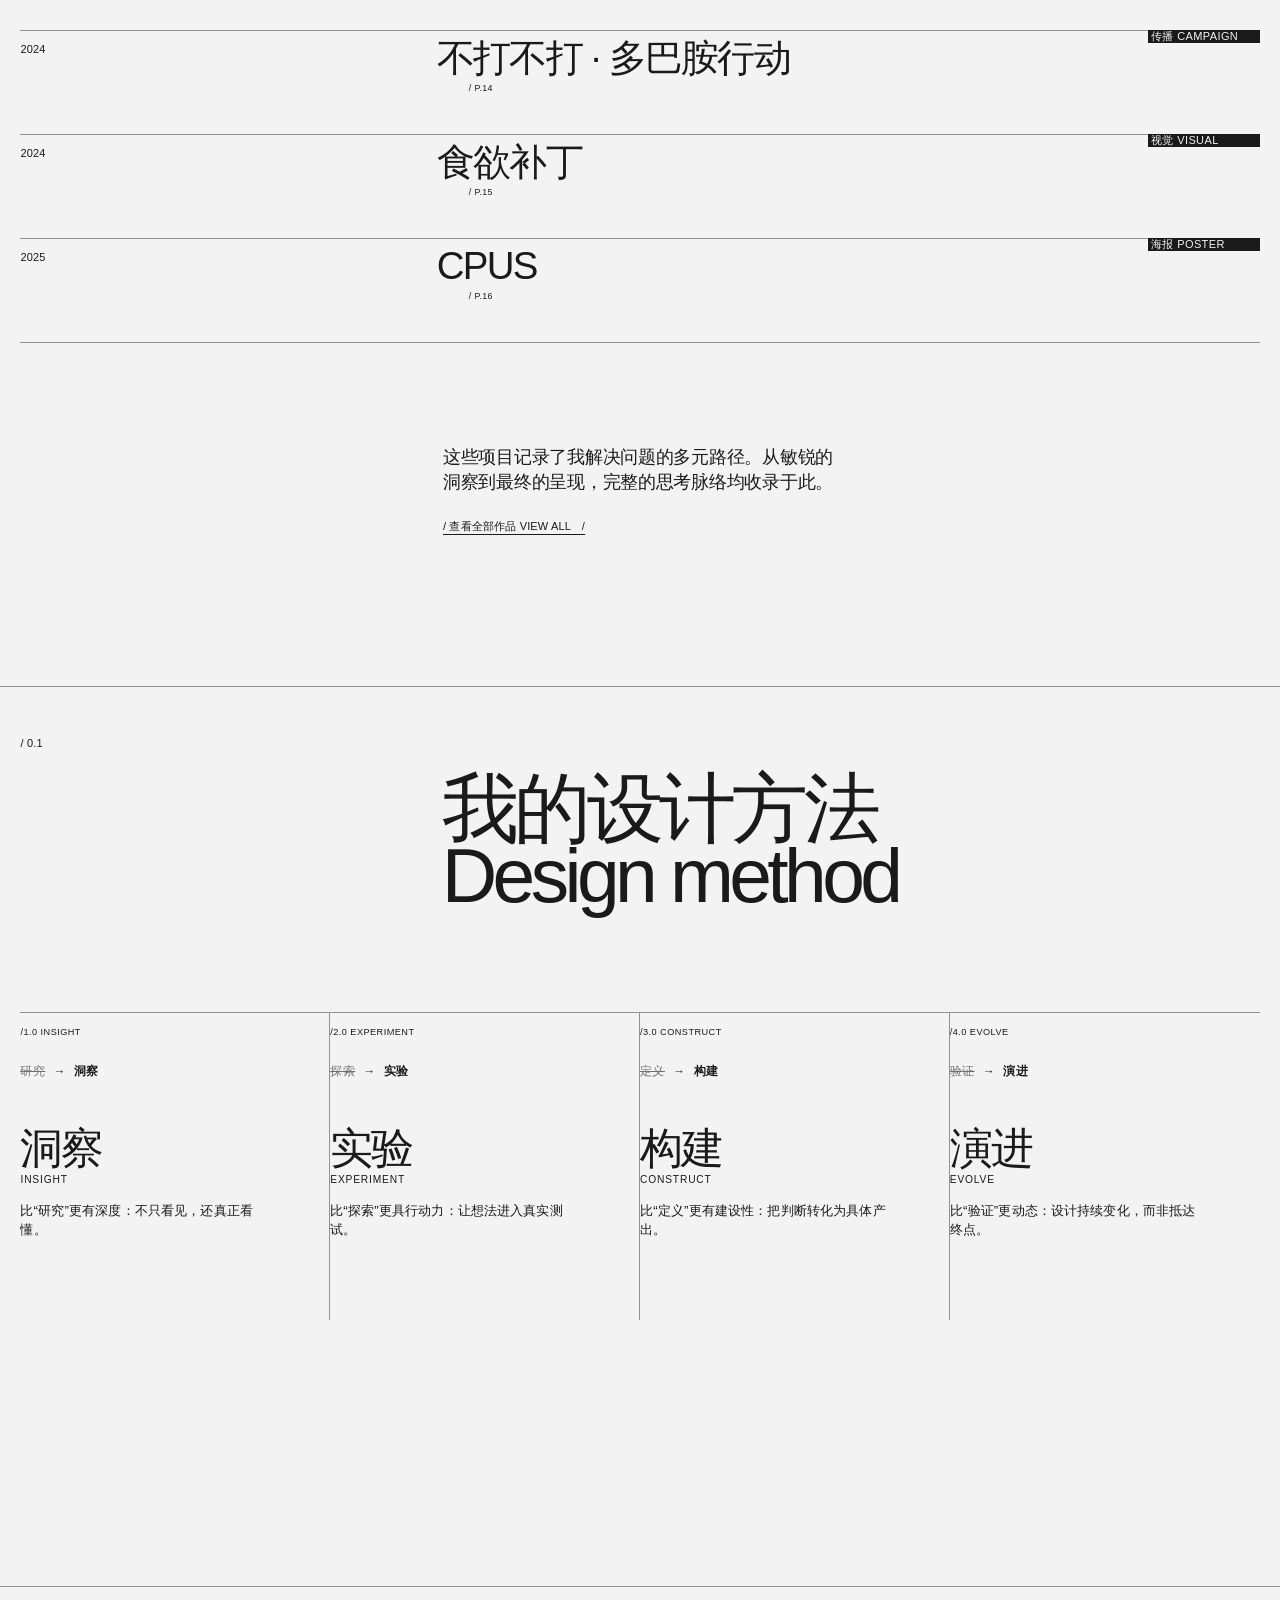
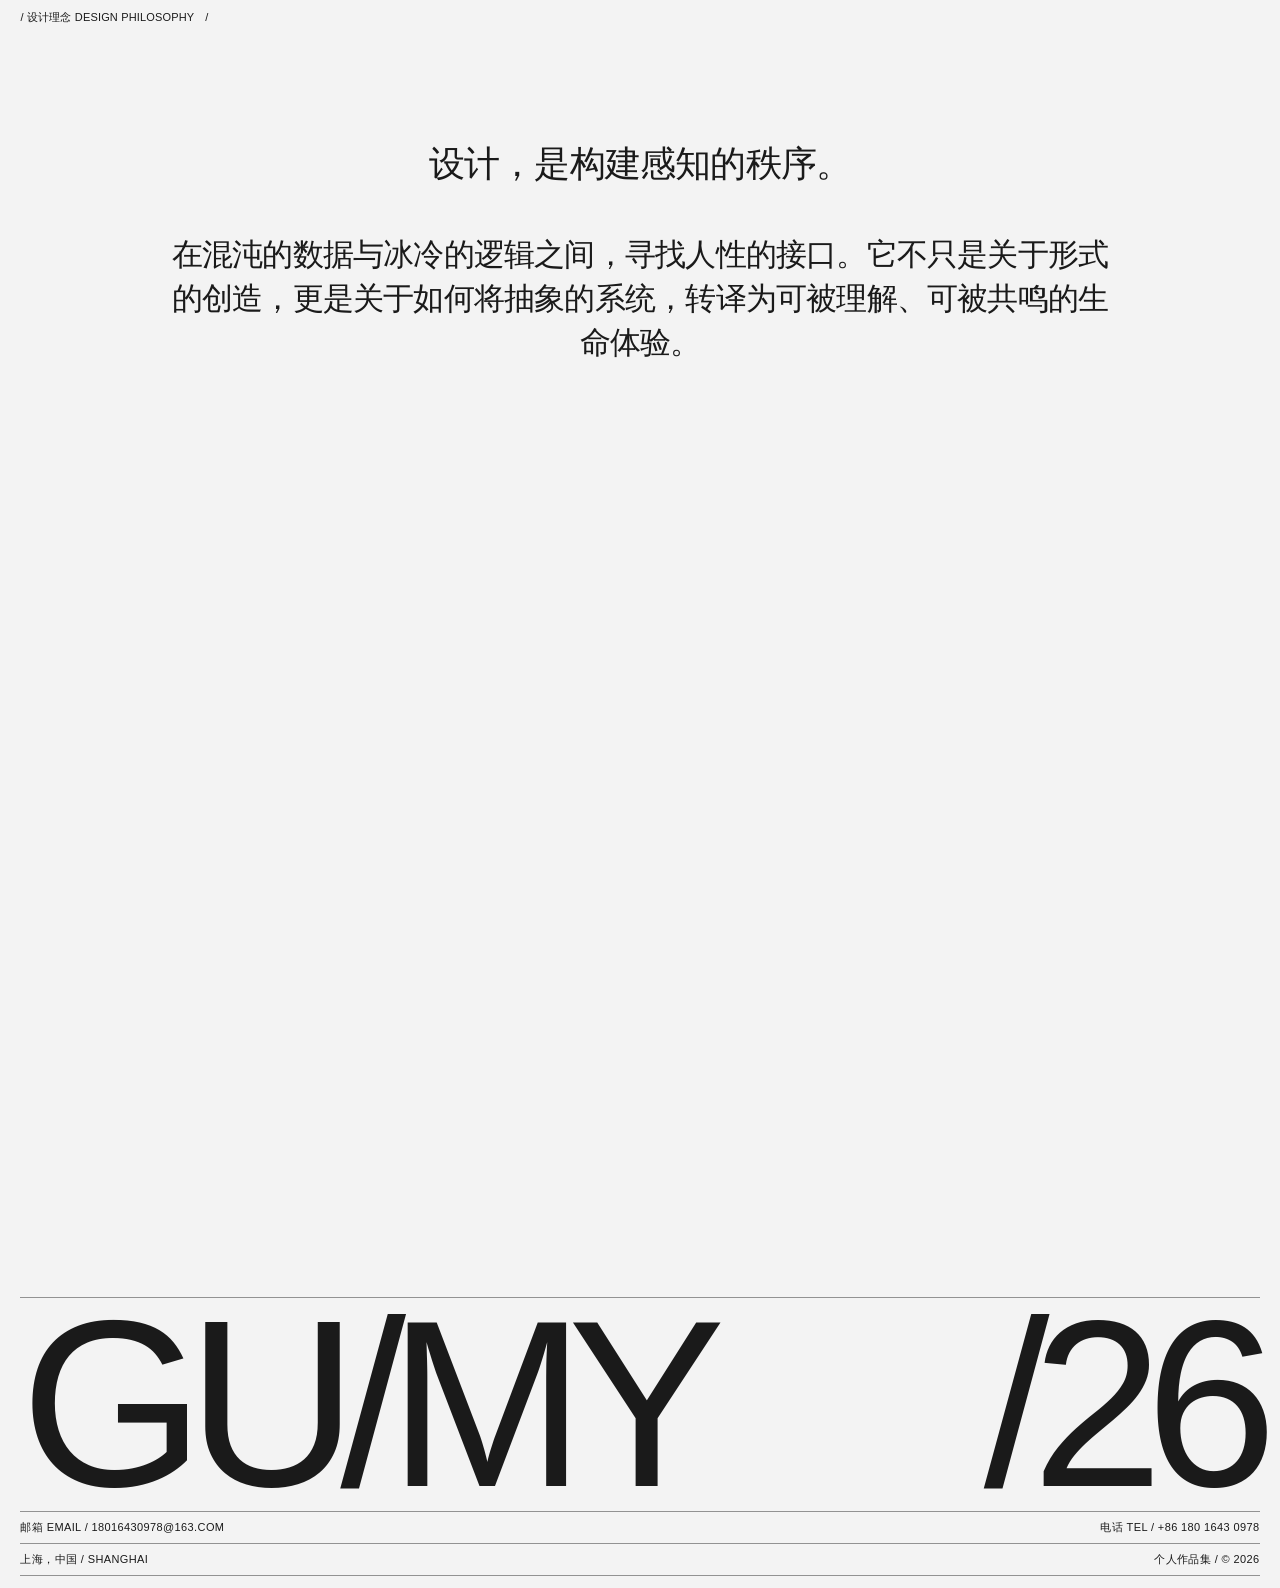
==== commit 12143587: "Update academic ranking and GPA" ====
--- a/index.html
+++ b/index.html
@@ -61,7 +61,7 @@
           <div class="resume-heading"><span>/ 个人履历 PROFILE</span><b>SELECTED CV / 2026</b></div>
           <dl>
             <div><dt>01 / 教育</dt><dd><b>上海理工大学</b><span>出版学院 · 视觉传达设计<br />本科 / 2023.09—2027.06</span></dd></div>
-            <div><dt>02 / 学业</dt><dd><b>排名 1 / 81</b><span>GPA 3.91 / 5.0 · CET-4 / CET-6</span></dd></div>
+            <div><dt>02 / 学业</dt><dd><b>排名 1 / 81　大类排名 1 / 277</b><span>GPA 3.91 / 4.5 · CET-4 / CET-6</span></dd></div>
             <div><dt>03 / 荣誉</dt><dd><b>学习优秀奖学金一等奖 × 3</b><span>社会工作奖学金 × 3 · 小森奖学金<br />校优秀学生 / 校优秀团干部</span></dd></div>
             <div><dt>04 / 竞赛</dt><dd><b>国家一等奖 / 精英赛季军</b><span>米兰设计周国家二等奖 · 华夏奖春季赛金奖</span></dd></div>
             <div><dt>05 / 科研</dt><dd><b>第一作者论文 × 2</b><span>EI 会议论文录用 · IEEE CPS<br />国际会议优秀论文 × 1 · 已授权专利 × 1</span></dd></div>
